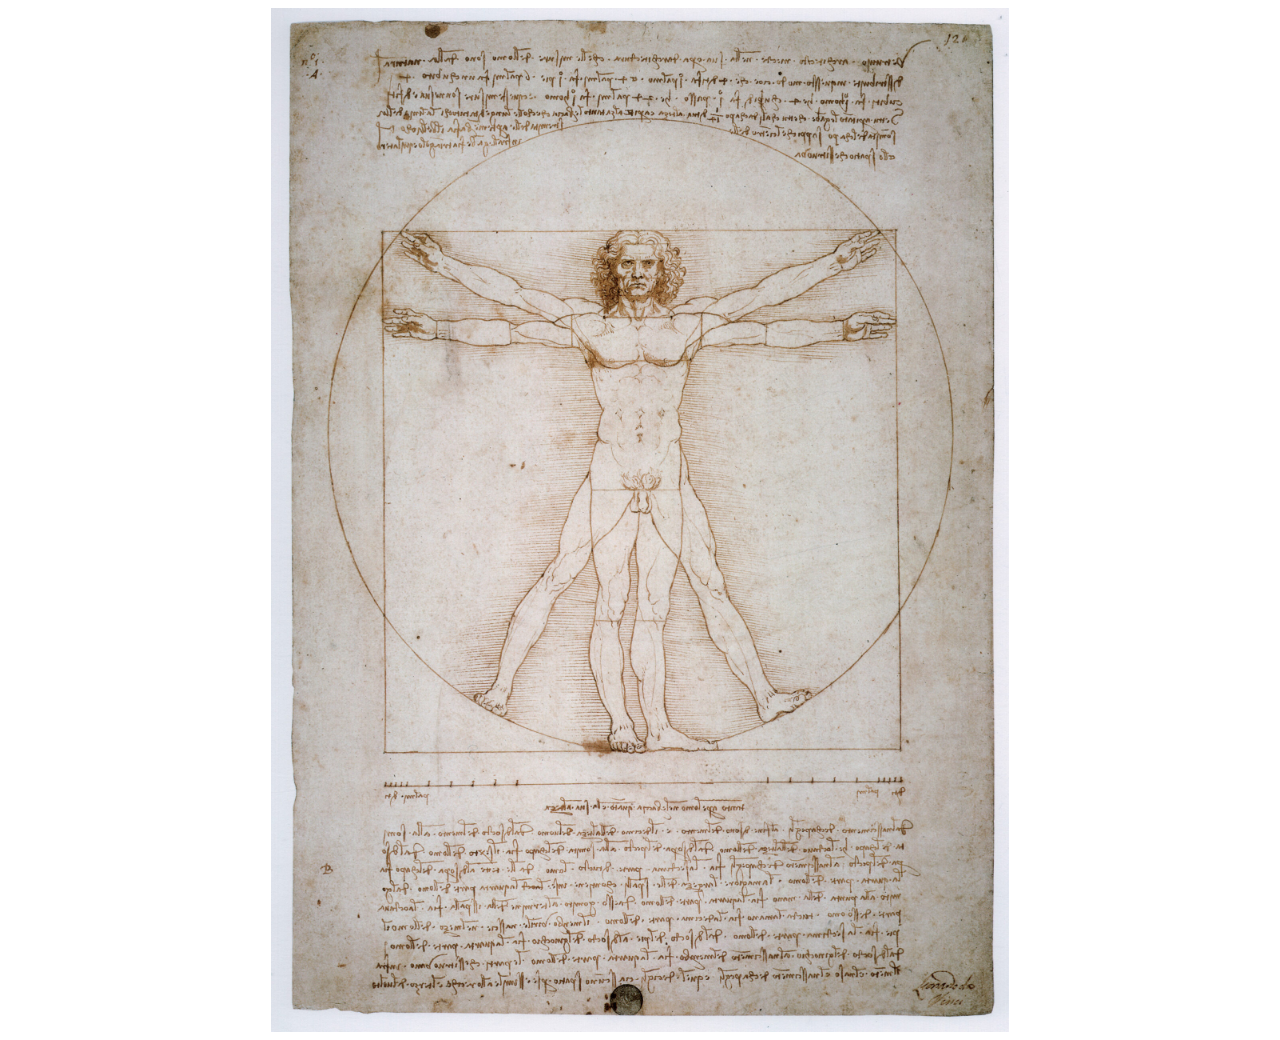
==== main-page/index.html @ c5b924f0 "first commit" ====
<!DOCTYPE html>
<html lang="en">
<head>
    <meta charset="UTF-8">
    <meta name="viewport" content="width=device-width, initial-scale=1.0">
    <title>HOME</title>
    <link rel="stylesheet" href="styles.css">
</head>
<body>
    <div id="buttons-container">
        <img id="vitruvian" src="assets\Vitruvian Man.jpg" alt="">
        <button id="left-button"></button>
        <button id="right-button"></button>
    </div>
    
</body>
<script src="script.js"></script>
</html>
---- main-page/styles.css ----
#vitruvian {
    width: auto;
    height: 80vw;
    display: block;
}

#buttons-container{
    position: relative;
    display: flex;
    justify-content: center;
    align-items: center;
}

#left-button{
    height: 100%;
    width: 50%;
    position: absolute;
    top: 0;
    left: 0;
    background: transparent;
    border: none;
    z-index: 10;
}

#right-button{
    height: 100%;
    width: 50%;
    position: absolute;
    top: 0;
    right: 0;
    background: transparent;
    border: none;
    z-index: 10;
}
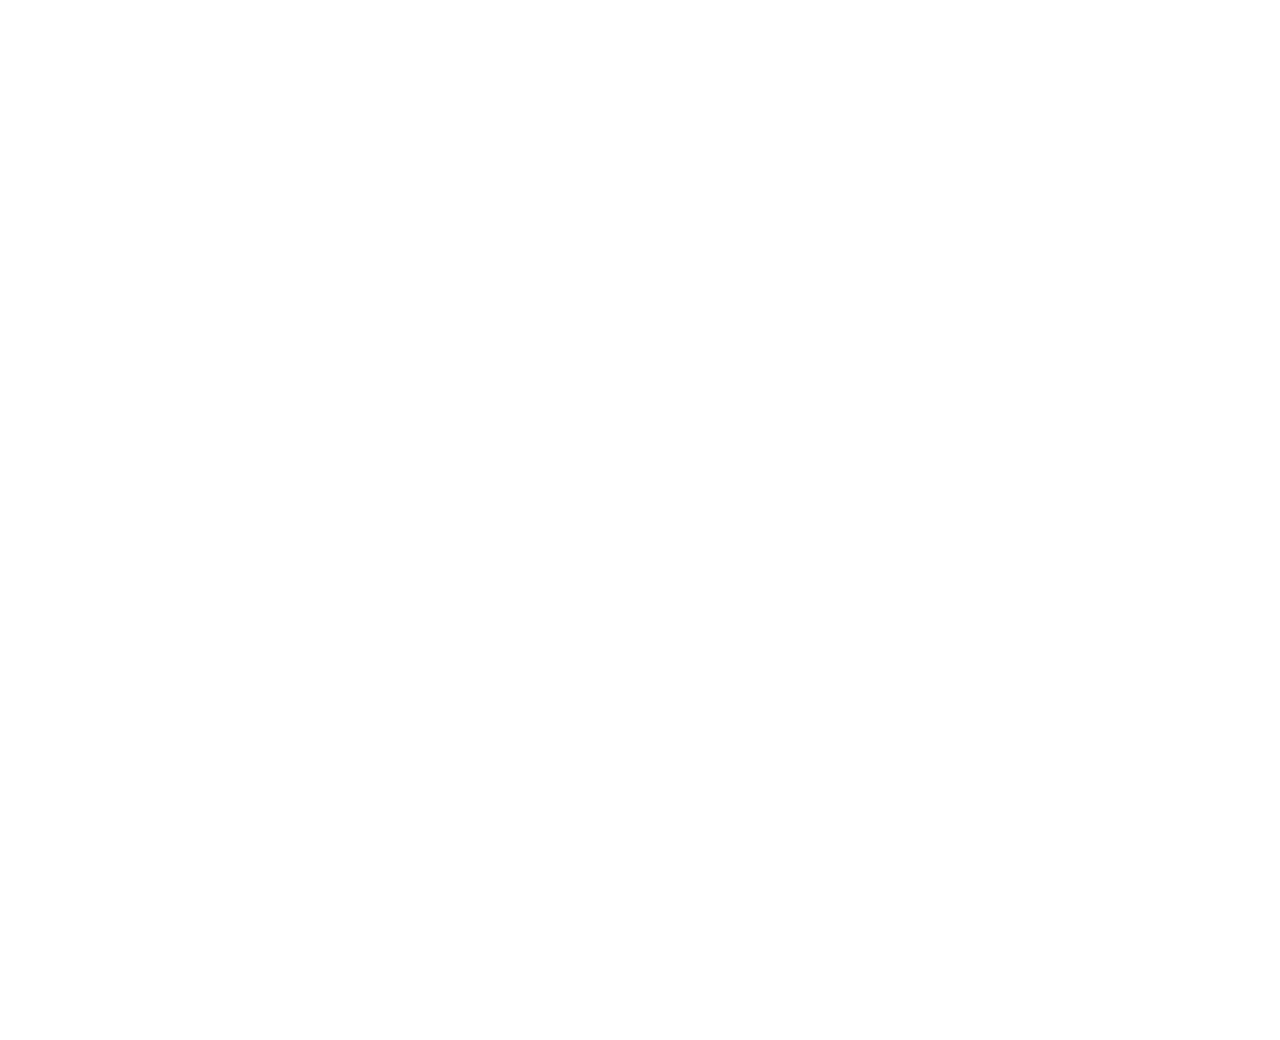
==== commit 9114931b: "," ====
--- a/main-page/index.html
+++ b/main-page/index.html
@@ -8,7 +8,7 @@
 </head>
 <body>
     <div id="buttons-container">
-        <img id="vitruvian" src="assets\Vitruvian Man.jpg" alt="">
+        <img id="vitruvian" src="" alt="">
         <button id="left-button"></button>
         <button id="right-button"></button>
     </div>
